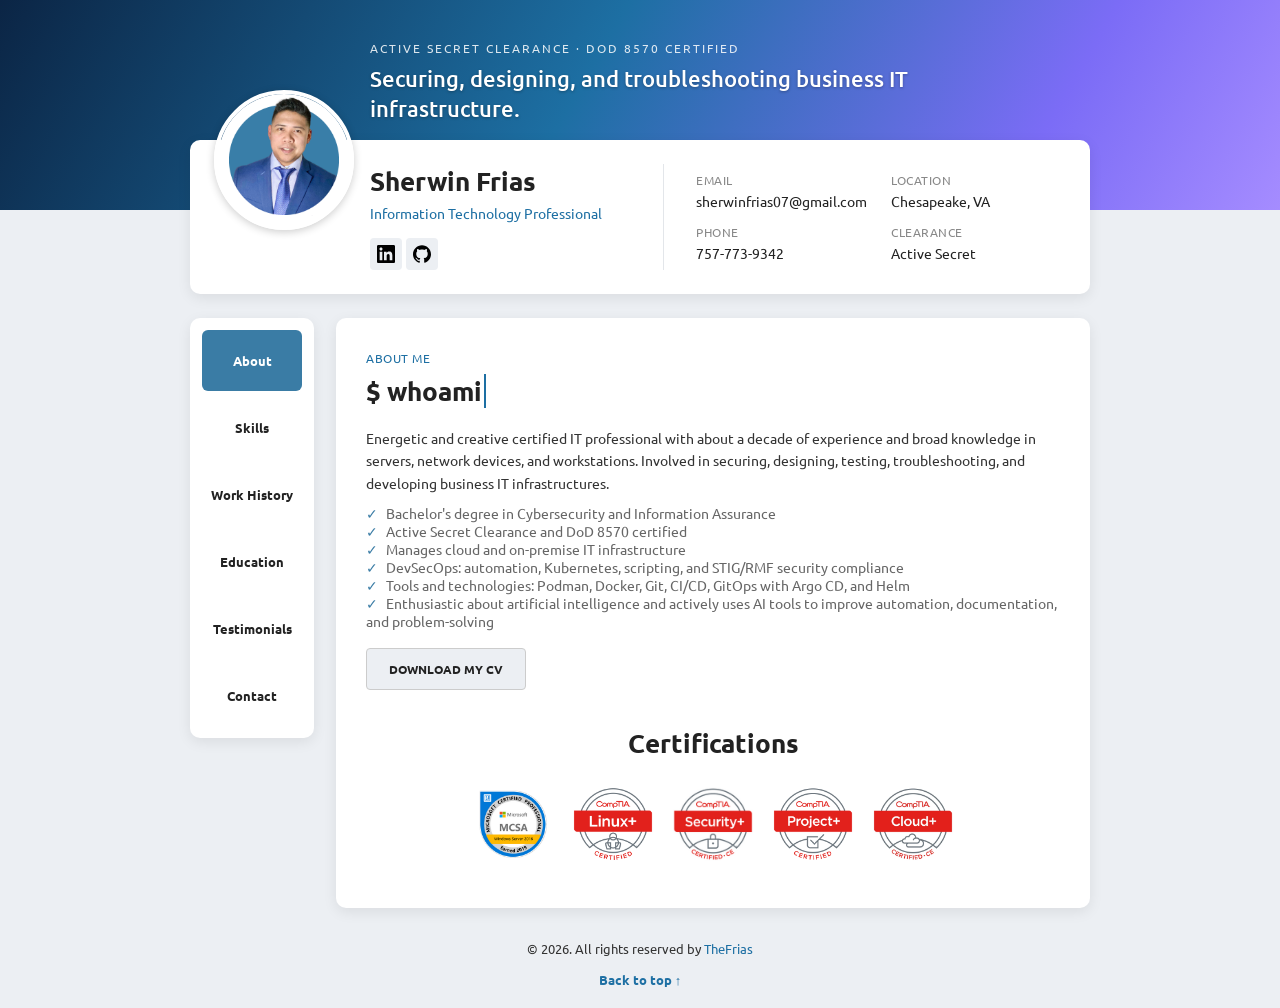
==== index.html @ e3624ada "initial commit" ====
<!DOCTYPE html>
<html lang="en">
<head>
  <meta charset="UTF-8">
  <meta name="viewport" content="width=device-width, initial-scale=1.0">
  <title>Sherwin Frias - Information Technology Professional</title>
  <link rel="stylesheet" href="styles.css">
</head>
<body id="top">

  <!--
    EDITING GUIDE
    Replace the sample text inside the labeled sections below with your own information.
    To add another list entry, copy one complete item and edit its text.
    Keep the section IDs and matching tab data-target values unchanged.
  -->

  <!-- EDIT: Change the banner colors in the .banner rule in the style block above. Change the hero text below to edit the intro line. -->
  <div class="banner">
    <div class="container hero-text">
      <p class="hero-kicker">Active Secret Clearance &middot; DoD 8570 certified</p>
      <p class="hero-line">Securing, designing, and troubleshooting business IT infrastructure.</p>
    </div>
  </div>

  <!-- EDIT: Profile photo, name, job title, social link, and contact details. -->
  <div class="container profile-wrap">
    <div class="profile-card">
      <div class="avatar">
        <!-- Your profile photo is images/profile.png. To change it, replace the file or the src below. -->
  <img src="images/profile.png" alt="Sherwin Frias">
      </div>

      <div class="identity">
  <h1>Sherwin Frias</h1>
  <p class="title">Information Technology Professional</p>
        <!-- EDIT: Replace the URL with your LinkedIn profile address. -->
  <a class="social" href="https://www.linkedin.com/in/sherwinf07" target="_blank" rel="noopener" aria-label="LinkedIn"><img src="images/linkedin.svg" alt="" width="18" height="18"></a>
  <a class="social" href="https://github.com/sherwinf07" target="_blank" rel="noopener" aria-label="GitHub"><img src="images/github.svg" alt="" width="18" height="18"></a>
      </div>

      <div class="details">
        <div>
          <div class="label">Email</div>
    <div class="value">sherwinfrias07@gmail.com</div>
        </div>
        <div>
          <div class="label">Location</div>
    <div class="value">Chesapeake, VA</div>
        </div>
        <div>
          <div class="label">Phone</div>
    <div class="value">757-773-9342</div>
        </div>
        <div>
          <div class="label">Clearance</div>
    <div class="value">Active Secret</div>
        </div>
      </div>
    </div>
  </div>

  <div class="container main">
    <!-- EDIT: Change the visible tab names only. Keep data-target matched to each section ID.
         TO ADD A NEW SECTION:
         1. Add a button here: <button class="tab" data-target="my-section">My Section</button>
         2. Copy one whole <section class="section" id="..."> block below (for example, the "skills" block).
         3. Change its id to exactly match data-target (my-section), then replace the text inside.
         The tabs and sections are matched by these names, so a mismatch means the tab won't open anything. -->
    <nav class="sidebar">
      <button class="tab active" data-target="about">About</button>
      <button class="tab" data-target="skills">Skills</button>
      <button class="tab" data-target="work">Work History</button>
      <button class="tab" data-target="education">Education</button>
      <button class="tab" data-target="testimonials">Testimonials</button>
      <button class="tab" data-target="contact">Contact</button>
    </nav>

    <main class="content">

      <!-- EDIT: About text, checklist items, CV link, and certification labels. -->
      <section class="section active" id="about">
        <div class="eyebrow">About Me</div>
        <h2 class="typewriter">$ whoami</h2>
        <p>
          Energetic and creative certified IT professional with about a decade of experience and broad knowledge
          in servers, network devices, and workstations. Involved in securing, designing, testing, troubleshooting, and developing
          business IT infrastructures.
        </p>
        <ul class="checklist">
          <li>Bachelor's degree in Cybersecurity and Information Assurance</li>
          <li>Active Secret Clearance and DoD 8570 certified</li>
          <li>Manages cloud and on-premise IT infrastructure</li>
          <li>DevSecOps: automation, Kubernetes, scripting, and STIG/RMF security compliance</li>
          <li>Tools and technologies: Podman, Docker, Git, CI/CD, GitOps with Argo CD, and Helm</li>
          <li>Enthusiastic about artificial intelligence and actively uses AI tools to improve automation, documentation, and problem-solving</li>
        </ul>
        <!-- Put your CV PDF beside index.html and change cv.pdf if its filename is different. -->
        <a class="btn" href="cv.pdf" download>Download My CV</a>

        <div class="collections">
          <h3>Certifications</h3>
          <div class="cert-row">
            <img class="cert cert-inset" src="images/cert-mcsa.png" alt="Microsoft Certified Solutions Associate (MCSA)">
            <img class="cert" src="images/cert-linux.png" alt="CompTIA Linux+">
            <img class="cert" src="images/cert-security.png" alt="CompTIA Security+">
            <img class="cert" src="images/cert-project.png" alt="CompTIA Project+">
            <img class="cert" src="images/cert-cloud.webp" alt="CompTIA Cloud+">
          </div>
        </div>
      </section>

      <!-- EDIT: Change each skill name and percentage. The number in --p (0 to 100) sets the ring fill, and the text inside the ring should match it. -->
      <section class="section" id="skills">
        <div class="eyebrow">Skills</div>
        <h2>Technical Skills</h2>
        <div class="ring-grid">
          <div class="ring-item"><div class="ring" style="--p: 85"><span>85%</span></div><div class="ring-label">Security</div></div>
          <div class="ring-item"><div class="ring" style="--p: 85"><span>85%</span></div><div class="ring-label">Cloud</div></div>
          <div class="ring-item"><div class="ring" style="--p: 95"><span>95%</span></div><div class="ring-label">Networking</div></div>
          <div class="ring-item"><div class="ring" style="--p: 99"><span>99%</span></div><div class="ring-label">Active Directory</div></div>
          <div class="ring-item"><div class="ring" style="--p: 80"><span>80%</span></div><div class="ring-label">SharePoint</div></div>
          <div class="ring-item"><div class="ring" style="--p: 95"><span>95%</span></div><div class="ring-label">XMPP</div></div>
          <div class="ring-item"><div class="ring" style="--p: 90"><span>90%</span></div><div class="ring-label">PKI</div></div>
          <div class="ring-item"><div class="ring" style="--p: 75"><span>75%</span></div><div class="ring-label">Exchange Server</div></div>
          <div class="ring-item"><div class="ring" style="--p: 85"><span>85%</span></div><div class="ring-label">Virtualization</div></div>
          <div class="ring-item"><div class="ring" style="--p: 85"><span>85%</span></div><div class="ring-label">Federation</div></div>
          <div class="ring-item"><div class="ring" style="--p: 95"><span>95%</span></div><div class="ring-label">Troubleshooting</div></div>
          <div class="ring-item"><div class="ring" style="--p: 85"><span>85%</span></div><div class="ring-label">Scripting</div></div>
          <div class="ring-item"><div class="ring" style="--p: 99"><span>99%</span></div><div class="ring-label">Group Policy</div></div>
          <div class="ring-item"><div class="ring" style="--p: 75"><span>75%</span></div><div class="ring-label">Database</div></div>
          <div class="ring-item"><div class="ring" style="--p: 99"><span>99%</span></div><div class="ring-label">Windows Server</div></div>
          <div class="ring-item"><div class="ring" style="--p: 95"><span>95%</span></div><div class="ring-label">Linux</div></div>
          <div class="ring-item"><div class="ring" style="--p: 85"><span>85%</span></div><div class="ring-label">Kubernetes</div></div>
          <div class="ring-item"><div class="ring" style="--p: 90"><span>90%</span></div><div class="ring-label">Ansible Automation</div></div>
        </div>
      </section>

      <!-- EDIT: Replace each sample job with your role, company, dates, and a short description.
           To add a job, copy one complete <div class="item">...</div> block. -->
      <section class="section" id="work">
        <div class="eyebrow">Work History</div>
        <h2>Experience</h2>
        <div class="item current">
          <h4>Systems Engineer</h4>
          <div class="meta">GDIT &amp; Booz Allen Hamilton &middot; 07/2021 - Present &middot; Suffolk, VA</div>
          <ul class="job-bullets">
            <li>Provide technical support and expert advice for the Joint Staff and their multi-national mission partners.</li>
            <li>Architected and deployed Kubernetes to support the organization's container platform.</li>
            <li>Led the adoption of CI/CD practices to automate and accelerate software delivery across the organization.</li>
            <li>Introduced Infrastructure as Code (IaC) to the organization for provisioning, managing, and hardening infrastructure.</li>
            <li>Implemented DISA Security Technical Implementation Guide (STIG) requirements and maintained systems in accordance with the Risk Management Framework (RMF).</li>
            <li>Implemented and managed Windows-based Public Key Infrastructure (PKI) in a DoD environment, including certificate request generation and certificate installation.</li>
            <li>Developed and maintained ESXi clusters, mail exchange, SQL database, SharePoint, XMPP, domain controller, security appliance, and federation server environments.</li>
            <li>Developed, refined, and documented system administrator standard operating procedures (SOPs).</li>
          </ul>
        </div>
        <div class="item">
          <h4>Maritime Operations Center Technician</h4>
          <div class="meta">Peraton &amp; Apex Systems &middot; 06/2019 - 07/2021 &middot; Norfolk, VA</div>
          <ul class="job-bullets">
            <li>Delivered technical support to US Navy and Marine Corps users, including VIP customers.</li>
            <li>Performed repairs, upgrades, patching, and full system configuration.</li>
            <li>Responded promptly to high-priority trouble tickets while meeting service level agreement (SLA) targets.</li>
            <li>Developed PowerShell scripts to resolve end-user issues and automate routine tasks, improving productivity.</li>
            <li>Diagnosed hardware and software issues, identifying root causes to achieve complete problem resolution.</li>
            <li>Collaborated with the team in meetings to shape and improve the strategy for delivering exceptional customer service.</li>
          </ul>
        </div>
        <div class="item">
          <h4>Information Technology Specialist</h4>
          <div class="meta">TegraGlobal &middot; 06/2017 - 06/2019 &middot; Norfolk, VA</div>
          <ul class="job-bullets">
            <li>Monitored, upgraded, and maintained highly available servers and business applications, including Domain Controllers, Hyper-V, file and print servers, DNS, DHCP, PBX, VPN, and web servers.</li>
            <li>Partnered with the team to design IT infrastructure and deliver solutions for the company.</li>
            <li>Configured and managed network devices and security appliances.</li>
            <li>Provided on-site and remote support to end users, including managers and C-level executives.</li>
            <li>Managed user permissions, distribution lists, and security groups in Active Directory and Microsoft Office 365.</li>
          </ul>
        </div>
      </section>

      <!-- EDIT: Replace each sample school/certification below. Copy a complete item to add another.
           For a school logo, change the image path; keep the image in the images folder. -->
      <section class="section" id="education">
        <h2 class="edu-title">Education</h2>
        <div class="edu-grid">
          <div>
            <div class="edu-years">2020</div>
            <img class="edu-logo" src="images/wgu-logo.jpg" alt="Western Governors University logo">
            <div class="edu-school">Western Governors University</div>
            <div class="edu-degree">Bachelor of Science: Cybersecurity and Information Assurance</div>
          </div>
          <div>
            <div class="edu-years">2012 - 2017</div>
            <img class="edu-logo" src="images/tcc-logo.png" alt="Tidewater Community College logo">
            <div class="edu-school">Tidewater Community College</div>
            <div class="edu-degree">Associate of Applied Science: Information System Technology (Magna Cum Laude)</div>
          </div>
        </div>

        <h2 class="cert-title">Certifications</h2>
        <ul class="cert-list">
          <li>
            <div class="cert-name">Microsoft Certified Solutions Associate (MCSA) Windows Server 2016</div>
            <div class="cert-meta">Microsoft (11/2019)</div>
          </li>
          <li>
            <div class="cert-name">CompTIA Linux+</div>
            <div class="cert-meta">CompTIA</div>
          </li>
          <li>
            <div class="cert-name">CompTIA Security+</div>
            <div class="cert-meta">CompTIA</div>
          </li>
          <li>
            <div class="cert-name">CompTIA Project+</div>
            <div class="cert-meta">CompTIA (07/2020)</div>
          </li>
          <li>
            <div class="cert-name">CompTIA Cloud+</div>
            <div class="cert-meta">CompTIA</div>
          </li>
        </ul>
      </section>

      <!-- EDIT: Add or change testimonials. Copy one <blockquote> block to add another. -->
      <section class="section" id="testimonials">
        <div class="eyebrow">Testimonials</div>
        <h2>What People Say</h2>
        <blockquote class="quote">
          “Even though this is only a six-month reporting period, Sherwin has quickly grasped the many technical facets associated with managing and maintain nine networks supporting Joint and Multi-national partners and is the lead administrator for two of the nine networks.  He has met every dynamic challenge with professionalism, dedication, and expertise.  He has excellent customer interaction skills and quickly resolves issues as they come up.  I value his technical experience and knowledge and rely on his advice when addressing the many challenges associated with this contract.  He has my complete trust.  As our team moves forward into new technical domains associated with systems architecture/engineering and cloud technology, I will rely on Sherwin to continue expanding his professional knowledge and provide expert advice and leadership to the team and the customer as we move forward.”
          <cite>&mdash; Timothy Kalvoda, Project Manager and Engineering team lead at GDIT</cite>
        </blockquote>
        <blockquote class="quote">
          “I enjoyed my time working with Sherwin and came to know him as an invaluable asset to any team. He is intelligent, highly-skilled and his work ethic is unparcelled. Beyond that, he is an impressive facilitator who is always a bridge between IT professionals and other business units. His ability to learn new technologies is impressive &amp; his professional curiosity is insatiable. Along with his undeniable talent, Sherwin has always been an absolute joy to work with. He is a true team player, and never shrinks from a challenge. Without a doubt, I confidently recommend Sherwin to join your team. As a dedicated and knowledgeable professional, I know that he will be a beneficial addition to any organization.”
          <cite>&mdash; Joseph Jones, Project manager at tegraglobal</cite>
        </blockquote>

        <h2 class="cert-title">Awards</h2>
        <div class="awards-grid">
          <div>
            <div class="cert-name">The Hero Award</div>
            <div class="award-org">General Dynamics Information Technology</div>
            <div class="cert-meta">Year: 2021</div>
          </div>
          <div>
            <div class="cert-name">Magna Cum Laude</div>
            <div class="award-org">Tidewater Community College</div>
            <div class="cert-meta">Year: 2017</div>
          </div>
        </div>
      </section>

      <!-- EDIT: Update your contact details and social link. The message form needs a Formspree account. -->
      <section class="section" id="contact">
        <div class="contact-grid">
          <div class="contact-info">
            <h2>Sherwin Frias</h2>
            <p class="contact-role">Information Technology Professional</p>
            <p class="contact-intro">
              I'm looking forward to hearing from you! I'm here to help and answer any questions you have.
              Please leave a message, and I'll get back to you as soon as possible.
            </p>
            <a class="social" href="https://www.linkedin.com/in/sherwinf07" target="_blank" rel="noopener" aria-label="LinkedIn"><img src="images/linkedin.svg" alt="" width="18" height="18"></a>
            <a class="social" href="https://github.com/sherwinf07" target="_blank" rel="noopener" aria-label="GitHub"><img src="images/github.svg" alt="" width="18" height="18"></a>
          </div>

          <!-- Form submissions go to Formspree. The recipient email is set in the Formspree dashboard. -->
          <form class="contact-form" id="contact-form" action="https://formspree.io/f/xbgoprpg" method="POST">
            <div class="form-row">
              <input type="text" name="first_name" placeholder="First Name" required>
              <input type="text" name="last_name" placeholder="Last Name" required>
            </div>
            <input type="email" name="email" placeholder="Email Address" required>
            <input type="tel" name="phone" placeholder="Phone Number">
            <textarea name="message" placeholder="Your Message" required></textarea>
            <button type="submit" class="btn submit-btn">Submit</button>
            <p class="form-status" id="form-status" role="status"></p>
          </form>
        </div>
      </section>

    </main>
  </div>

  <!-- EDIT: Replace the year and footer link. -->
  <footer>
    <p style="margin-top:8px;">&copy; 2026. All rights reserved by <a href="#">TheFrias</a></p>
    <p class="footer-top"><a href="#top">Back to top &uarr;</a></p>
  </footer>

  <script>
    const tabs = document.querySelectorAll('.tab');
    const sections = document.querySelectorAll('.section');

    tabs.forEach(tab => {
      tab.addEventListener('click', () => {
        tabs.forEach(t => t.classList.remove('active'));
        sections.forEach(s => s.classList.remove('active'));
        tab.classList.add('active');
        document.getElementById(tab.dataset.target).classList.add('active');
      });
    });

    const contactForm = document.getElementById('contact-form');
    const formStatus = document.getElementById('form-status');

    contactForm.addEventListener('submit', async (event) => {
      event.preventDefault();
      formStatus.textContent = 'Sending...';
      try {
        const response = await fetch(contactForm.action, {
          method: 'POST',
          body: new FormData(contactForm),
          headers: { Accept: 'application/json' }
        });
        if (!response.ok) throw new Error('Request failed');
        contactForm.reset();
        formStatus.textContent = 'Thanks! Your message was sent.';
      } catch (error) {
        formStatus.textContent = 'Sorry, something went wrong. Please try again.';
      }
    });
  </script>
</body>
</html>
---- styles.css ----
@font-face { font-family: "Ubuntu"; src: url("fonts/Ubuntu-Regular.ttf") format("truetype"); font-weight: 400; font-style: normal; }
@font-face { font-family: "Ubuntu"; src: url("fonts/Ubuntu-Medium.ttf") format("truetype"); font-weight: 500; font-style: normal; }
@font-face { font-family: "Ubuntu"; src: url("fonts/Ubuntu-Bold.ttf") format("truetype"); font-weight: 700; font-style: normal; }
* { box-sizing: border-box; margin: 0; padding: 0; }

body {
  font-family: "Ubuntu", "Segoe UI", Arial, sans-serif;
  background: #eceff3;
  color: #222;
  min-height: 100vh;
  display: flex;
  flex-direction: column;
}

.banner {
  height: 210px;
  background: linear-gradient(120deg, #0b2545 0%, #1d6fa3 45%, #7b6cf6 80%, #a58cff 100%);
}

.hero-text { padding: 40px 0 0 180px; color: #fff; }
.hero-kicker { font-size: 12px; text-transform: uppercase; letter-spacing: 2px; opacity: 0.85; }
.hero-line { font-size: 22px; font-weight: 500; line-height: 1.35; max-width: 560px; margin-top: 8px; text-shadow: 0 1px 3px rgba(0,0,0,0.3); }

.container {
  width: 90%;
  max-width: 900px;
  margin: 0 auto;
}

/* Profile card */
.profile-wrap {
  position: relative;
  margin-top: -120px;
}

.profile-card {
  background: #fff;
  border-radius: 10px;
  margin-top: 50px;
  padding: 24px 28px 24px 180px;
  display: flex;
  gap: 40px;
  box-shadow: 0 4px 14px rgba(0,0,0,0.08);
  position: relative;
}

.avatar {
  position: absolute;
  left: 24px;
  top: -50px;
  width: 140px;
  height: 140px;
  border-radius: 50%;
  border: 4px solid #fff;
  box-shadow: 0 2px 8px rgba(0,0,0,0.2);
  overflow: hidden;
}

.avatar img {
  width: 100%;
  height: 100%;
  object-fit: cover;
  display: block;
}

.avatar-placeholder {
  width: 100%;
  height: 100%;
  display: flex;
  align-items: center;
  justify-content: center;
  background: #3a7ca5;
  color: #fff;
  font-size: 40px;
  font-weight: bold;
}

.identity { flex: 1; }
.identity h1 { font-size: 26px; font-weight: 700; }
.identity .title { color: #1d6fa3; font-size: 14px; margin-top: 6px; }

.social {
  margin-top: 16px;
  display: inline-flex;
  width: 32px;
  height: 32px;
  align-items: center;
  justify-content: center;
  background: #eceff3;
  border-radius: 4px;
  color: #3a7ca5;
  text-decoration: none;
  font-weight: bold;
  font-size: 13px;
}

.social { transition: transform 0.2s, background 0.2s; }
.social:hover { transform: translateY(-2px); background: #dfe7ef; }

.details {
  border-left: 1px solid #e3e6ea;
  padding-left: 32px;
  display: grid;
  grid-template-columns: 1fr 1fr;
  gap: 14px 24px;
  font-size: 14px;
  align-content: center;
}

.details .label {
  font-size: 12px;
  color: #888;
  text-transform: uppercase;
  letter-spacing: 0.5px;
}

.details .value { margin-top: 4px; }

/* Main layout */
.main {
  display: flex;
  gap: 22px;
  margin-top: 24px;
  align-items: flex-start;
}

.sidebar {
  background: #fff;
  border-radius: 10px;
  width: 124px;
  padding: 12px;
  display: flex;
  flex-direction: column;
  gap: 6px;
  flex-shrink: 0;
  box-shadow: 0 4px 14px rgba(0,0,0,0.08);
}

.tab {
  border: none;
  background: none;
  font: inherit;
  font-size: 13px;
  font-weight: 600;
  color: #222;
  padding: 22px 8px;
  border-radius: 6px;
  cursor: pointer;
  text-align: center;
}

.tab:hover { background: #f3f5f8; }
.tab.active { background: #3a7ca5; color: #fff; }

.content {
  flex: 1;
  background: #fff;
  border-radius: 10px;
  padding: 32px 30px;
  min-height: 420px;
  box-shadow: 0 4px 14px rgba(0,0,0,0.08);
}

.section { display: none; }
.section.active { display: block; }

.eyebrow {
  font-size: 12px;
  color: #1d6fa3;
  text-transform: uppercase;
  letter-spacing: 0.5px;
}

.content h2 {
  font-size: 26px;
  font-weight: 700;
  margin: 8px 0 16px;
}

.content p { font-size: 14px; line-height: 1.6; color: #333; }

.typewriter {
  display: inline-block;
  overflow: hidden;
  white-space: nowrap;
  width: 0;
  border-right: 2px solid #1d6fa3;
  animation: typing 1.2s steps(8) 0.3s forwards, caret-blink 0.8s step-end infinite;
}
@keyframes typing { to { width: 8ch; } }
@keyframes caret-blink { 50% { border-color: transparent; } }

.checklist {
  list-style: none;
  margin-top: 10px;
  font-size: 14px;
  color: #666;
}

.checklist li::before {
  content: "\2713";
  margin-right: 8px;
  color: #3a7ca5;
}

.btn {
  display: inline-block;
  margin-top: 18px;
  padding: 12px 22px;
  border: 1px solid #ccc;
  border-radius: 4px;
  background: #eceff3;
  color: #222;
  font-size: 12px;
  font-weight: 700;
  text-transform: uppercase;
  text-decoration: none;
  cursor: pointer;
}

.btn { transition: transform 0.2s, background 0.2s, color 0.2s; }
.btn:hover { transform: translateY(-2px); background: #1d6fa3; border-color: #1d6fa3; color: #fff; }

img.cert { transition: transform 0.2s; }
img.cert:hover { transform: translateY(-3px) scale(1.05); }

.collections { text-align: center; margin-top: 36px; }
.collections h3 { font-size: 26px; font-weight: 700; margin-bottom: 16px; }

.cert-row {
  display: flex;
  justify-content: center;
  gap: 12px;
  overflow-x: auto;
  scroll-snap-type: x mandatory;
  padding: 4px 2px 8px;
}

.cert {
  width: 88px;
  height: 88px;
  border-radius: 6px;
  display: flex;
  align-items: center;
  justify-content: center;
  color: #fff;
  font-size: 11px;
  font-weight: 700;
  text-align: center;
  padding: 6px;
  box-shadow: 0 1px 3px rgba(0,0,0,0.15);
}

img.cert { background: none; object-fit: contain; padding: 0; box-shadow: none; scroll-snap-align: start; flex: 0 0 88px; }
img.cert.cert-inset { padding: 10px; box-sizing: border-box; }

.cert-row img.cert { animation: cert-rise 0.6s ease-out backwards; }
.cert-row img.cert:nth-child(1) { animation-delay: 0.1s; }
.cert-row img.cert:nth-child(2) { animation-delay: 0.25s; }
.cert-row img.cert:nth-child(3) { animation-delay: 0.4s; }
.cert-row img.cert:nth-child(4) { animation-delay: 0.55s; }
.cert-row img.cert:nth-child(5) { animation-delay: 0.7s; }
@keyframes cert-rise {
  from { opacity: 0; transform: translateY(18px) scale(0.9); }
  to { opacity: 1; transform: none; }
}

/* Simple list items for skills / history / education */
.item {
  border-bottom: 1px solid #eceff3;
  padding: 14px 0;
}
.item:last-child { border-bottom: none; }
.item h4 { font-size: 16px; margin: 0; }
.item .meta { font-size: 13px; color: #1d6fa3; margin-top: 4px; }
.item p { font-size: 14px; margin-top: 6px; }
.job-bullets { font-size: 14px; line-height: 1.5; margin: 8px 0 0 18px; padding: 0; list-style: disc; }
.job-bullets li { margin-bottom: 4px; }

/* Work history timeline */
#work .item { position: relative; border-bottom: none; border-left: 2px solid #c9dbe8; margin-left: 6px; padding: 0 0 24px 26px; }
#work .item:last-child { padding-bottom: 0; }
#work .item::before { content: ""; position: absolute; left: -7px; top: 4px; width: 12px; height: 12px; border-radius: 50%; background: #1d6fa3; box-shadow: 0 0 0 4px #e6f0f7; }
#work .item.current::before { animation: marker-pulse 1.6s ease-out infinite; }
@keyframes marker-pulse {
  0% { box-shadow: 0 0 0 0 rgba(29, 111, 163, 0.5); }
  70%, 100% { box-shadow: 0 0 0 10px rgba(29, 111, 163, 0); }
}
@media (prefers-reduced-motion: reduce) {
  #work .item.current::before { animation: none; }
  .cert-row img.cert { animation: none; }
  .edu-logo { transition: none; }
  #testimonials .quote { animation: none; }
  .typewriter { width: 8ch; border-right-color: transparent; animation: none; }
}

.edu-title { text-align: center; font-size: 26px; font-weight: 700; margin: 8px 0 16px; }
.edu-grid { display: grid; grid-template-columns: 1fr 1fr; gap: 24px; }
.edu-years { text-align: right; font-size: 12px; color: #1d6fa3; letter-spacing: 1px; }
.edu-logo { width: 200px; height: 72px; max-width: 100%; object-fit: contain; object-position: left center; display: block; margin: 4px 0 10px; transition: transform 0.25s ease, filter 0.25s ease; }
.edu-logo:hover { transform: translateY(-4px); filter: drop-shadow(0 6px 8px rgba(0,0,0,0.15)); }
.edu-school { font-size: 16px; font-weight: 700; line-height: 1.2; }
.edu-degree { font-size: 12px; font-weight: 700; margin-top: 8px; line-height: 1.3; }

.content h2.cert-title { text-align: center; font-size: 26px; font-weight: 700; margin: 36px 0 16px; }
.cert-list { list-style: none; max-width: 520px; margin: 0 auto; }
.cert-list li { margin-bottom: 18px; }
.cert-name { display: flex; align-items: center; gap: 10px; font-size: 16px; font-weight: 700; }
.cert-name::after { content: ""; flex: 1; height: 1px; background: #222; }
.cert-meta { font-size: 12px; color: #777; text-transform: uppercase; margin-top: 3px; }
.awards-grid { display: grid; grid-template-columns: 1fr 1fr; gap: 24px; max-width: 560px; margin: 0 auto 8px; }
.awards-grid .cert-name { margin-bottom: 6px; }
.award-org { font-size: 12px; color: #1d6fa3; text-transform: uppercase; margin-top: 4px; }

@media (max-width: 720px) {
  .edu-grid { grid-template-columns: 1fr; }
}

.ring-grid { display: grid; grid-template-columns: repeat(auto-fit, minmax(120px, 1fr)); gap: 22px 16px; margin: 18px 0 26px; padding: 24px 16px; text-align: center; background: #f7f9fb; border: 1px solid #e3e6ea; border-radius: 10px; }
@property --fill { syntax: "<number>"; inherits: false; initial-value: 0; }
.ring { position: relative; width: 104px; height: 104px; margin: 0 auto; border-radius: 50%; --fill: var(--p); background: conic-gradient(#1d6fa3 calc(var(--fill) * 1%), #dfe6ee 0); animation: ring-fill 1.2s ease-out both; }
@keyframes ring-fill { from { --fill: 0; } to { --fill: var(--p); } }
@media (prefers-reduced-motion: reduce) {
  .ring { animation: none; }
}
.ring span { position: absolute; inset: 12px; background: #fff; border-radius: 50%; display: flex; align-items: center; justify-content: center; font-size: 16px; font-weight: 700; color: #1d6fa3; }
.ring-label { font-size: 12px; font-weight: 700; text-transform: uppercase; margin-top: 8px; }

.quote {
  border-left: 3px solid #3a7ca5;
  padding: 10px 16px;
  margin-bottom: 18px;
  font-size: 14px;
  line-height: 1.6;
  color: #444;
}
.quote cite { display: block; margin-top: 10px; font-style: normal; color: #1d6fa3; font-size: 12px; }
#testimonials .quote { animation: quote-rise 0.7s ease-out backwards; }
#testimonials .quote:nth-of-type(2) { animation-delay: 0.25s; }
@keyframes quote-rise {
  from { opacity: 0; transform: translateY(14px); }
  to { opacity: 1; transform: none; }
}

.contact-line { margin-top: 10px; font-size: 14px; }
.contact-line a { color: #1d6fa3; text-decoration: none; }

.contact-grid { display: grid; grid-template-columns: 1fr 1fr; gap: 32px; padding: 8px 10px 16px; align-items: center; }
.contact-info h2 { font-size: 26px; font-weight: 700; }
.contact-role { font-size: 12px; color: #1d6fa3; text-transform: uppercase; margin-top: 4px; }
.contact-intro { font-size: 14px; line-height: 1.6; margin: 16px 0; }
.contact-form { display: flex; flex-direction: column; gap: 10px; }
.form-row { display: grid; grid-template-columns: 1fr 1fr; gap: 10px; }
.contact-form input, .contact-form textarea {
  font: inherit;
  font-size: 13px;
  padding: 10px;
  border: 1px solid #e3e6ea;
  border-radius: 3px;
  width: 100%;
}
.contact-form textarea { height: 110px; resize: vertical; }
.submit-btn {
  align-self: flex-start;
  margin-top: 6px;
  text-transform: none;
  font-size: 13px;
  font-weight: 400;
  padding: 10px 26px;
  cursor: pointer;
}
.form-status { font-size: 12px; color: #1d6fa3; min-height: 16px; }

@media (max-width: 720px) {
  .contact-grid { grid-template-columns: 1fr; }
}

/* Footer */
footer {
  margin-top: auto;
  text-align: center;
  padding: 24px 0 20px;
  font-size: 13px;
  color: #333;
}

.logo-badge {
  width: 64px;
  height: 64px;
  margin: 0 auto 8px;
  border-radius: 50%;
  background: #3a7ca5;
  color: #fff;
  display: flex;
  align-items: center;
  justify-content: center;
  font-weight: 700;
  font-size: 22px;
}



footer a { color: #1d6fa3; text-decoration: none; }
.footer-top { margin-top: 14px; }
.footer-top a { font-weight: 700; }

@media (max-width: 720px) {
  .profile-card { flex-direction: column; padding: 90px 20px 20px; }
  .avatar { left: 50%; transform: translateX(-50%); }
  .details { border-left: none; padding-left: 0; grid-template-columns: 1fr; }
  .identity { text-align: center; }
  .hero-text { padding-left: 0; padding-top: 18px; text-align: center; }
  .hero-line { font-size: 18px; margin-left: auto; margin-right: auto; }
  .main { flex-direction: column; }
  .sidebar { width: 100%; flex-direction: row; flex-wrap: wrap; }
  .tab { flex: 1 1 30%; padding: 12px 6px; }
}
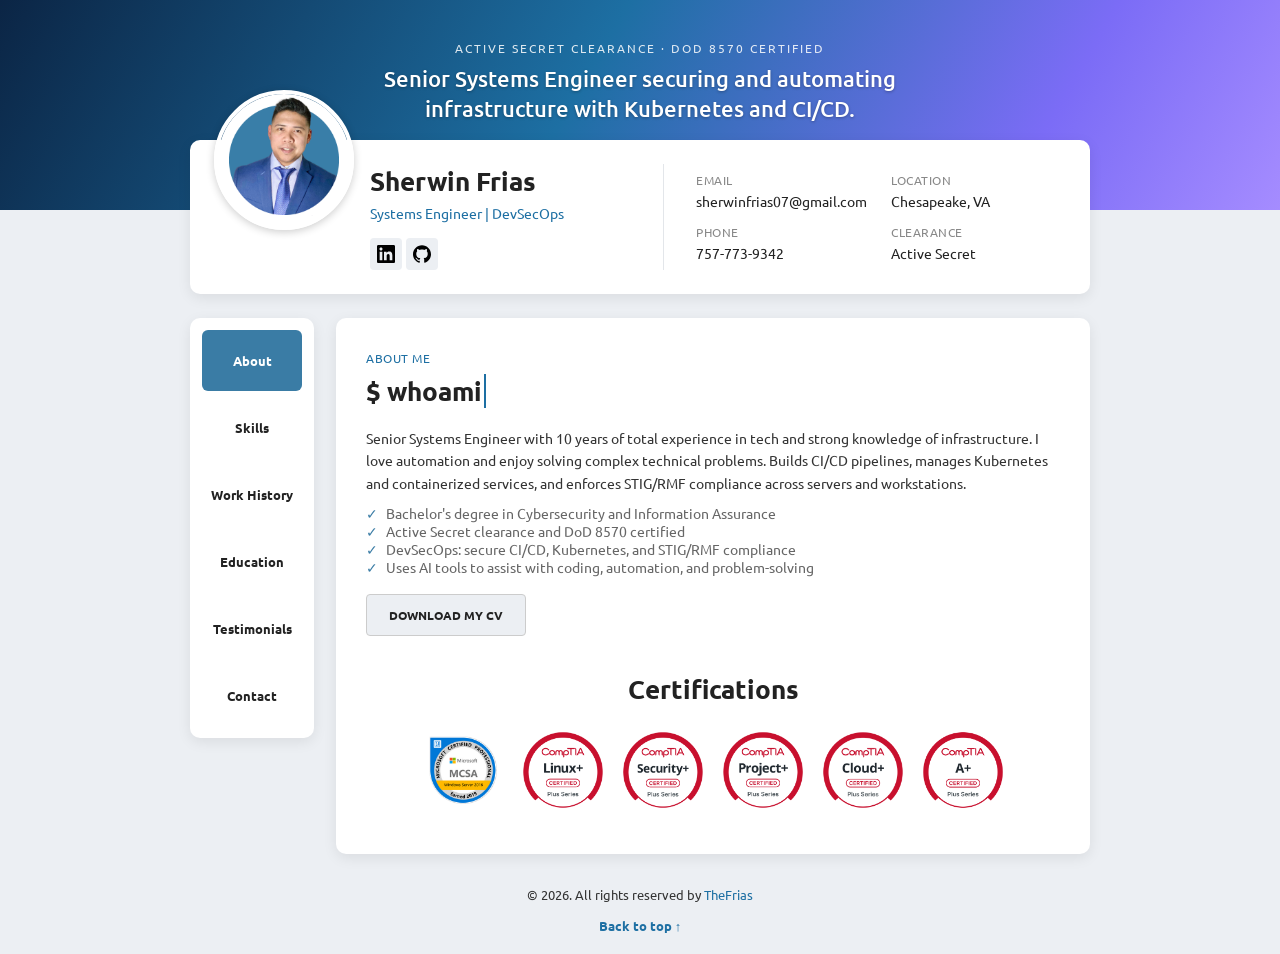
==== commit dd6fc3a0: "updated docker configuration and portfolio images." ====
--- a/index.html
+++ b/index.html
@@ -3,7 +3,7 @@
 <head>
   <meta charset="UTF-8">
   <meta name="viewport" content="width=device-width, initial-scale=1.0">
-  <title>Sherwin Frias - Information Technology Professional</title>
+  <title>Sherwin Frias - Senior Systems Engineer</title>
   <link rel="stylesheet" href="styles.css">
 </head>
 <body id="top">
@@ -19,7 +19,7 @@
   <div class="banner">
     <div class="container hero-text">
       <p class="hero-kicker">Active Secret Clearance &middot; DoD 8570 certified</p>
-      <p class="hero-line">Securing, designing, and troubleshooting business IT infrastructure.</p>
+      <p class="hero-line">Senior Systems Engineer securing and automating infrastructure with Kubernetes and CI/CD.</p>
     </div>
   </div>
 
@@ -33,7 +33,7 @@
 
       <div class="identity">
   <h1>Sherwin Frias</h1>
-  <p class="title">Information Technology Professional</p>
+  <p class="title">Systems Engineer | DevSecOps</p>
         <!-- EDIT: Replace the URL with your LinkedIn profile address. -->
   <a class="social" href="https://www.linkedin.com/in/sherwinf07" target="_blank" rel="noopener" aria-label="LinkedIn"><img src="images/linkedin.svg" alt="" width="18" height="18"></a>
   <a class="social" href="https://github.com/sherwinf07" target="_blank" rel="noopener" aria-label="GitHub"><img src="images/github.svg" alt="" width="18" height="18"></a>
@@ -83,17 +83,15 @@
         <div class="eyebrow">About Me</div>
         <h2 class="typewriter">$ whoami</h2>
         <p>
-          Energetic and creative certified IT professional with about a decade of experience and broad knowledge
-          in servers, network devices, and workstations. Involved in securing, designing, testing, troubleshooting, and developing
-          business IT infrastructures.
+          Senior Systems Engineer with 10 years of total experience in tech and strong knowledge of infrastructure. I love
+          automation and enjoy solving complex technical problems. Builds CI/CD pipelines, manages Kubernetes and
+          containerized services, and enforces STIG/RMF compliance across servers and workstations.
         </p>
         <ul class="checklist">
           <li>Bachelor's degree in Cybersecurity and Information Assurance</li>
-          <li>Active Secret Clearance and DoD 8570 certified</li>
-          <li>Manages cloud and on-premise IT infrastructure</li>
-          <li>DevSecOps: automation, Kubernetes, scripting, and STIG/RMF security compliance</li>
-          <li>Tools and technologies: Podman, Docker, Git, CI/CD, GitOps with Argo CD, and Helm</li>
-          <li>Enthusiastic about artificial intelligence and actively uses AI tools to improve automation, documentation, and problem-solving</li>
+          <li>Active Secret clearance and DoD 8570 certified</li>
+          <li>DevSecOps: secure CI/CD, Kubernetes, and STIG/RMF compliance</li>
+          <li>Uses AI tools to assist with coding, automation, and problem-solving</li>
         </ul>
         <!-- Put your CV PDF beside index.html and change cv.pdf if its filename is different. -->
         <a class="btn" href="cv.pdf" download>Download My CV</a>
@@ -105,34 +103,84 @@
             <img class="cert" src="images/cert-linux.png" alt="CompTIA Linux+">
             <img class="cert" src="images/cert-security.png" alt="CompTIA Security+">
             <img class="cert" src="images/cert-project.png" alt="CompTIA Project+">
-            <img class="cert" src="images/cert-cloud.webp" alt="CompTIA Cloud+">
-          </div>
-        </div>
-      </section>
-
-      <!-- EDIT: Change each skill name and percentage. The number in --p (0 to 100) sets the ring fill, and the text inside the ring should match it. -->
+            <img class="cert" src="images/cert-cloud.png" alt="CompTIA Cloud+">
+            <img class="cert" src="images/cert-aplus.png" alt="CompTIA A+">
+          </div>
+        </div>
+      </section>
+
+      <!-- EDIT: Move a skill into another level group to change its level. Expert and Hands-on are my defaults, so adjust them to match your experience. -->
       <section class="section" id="skills">
         <div class="eyebrow">Skills</div>
         <h2>Technical Skills</h2>
-        <div class="ring-grid">
-          <div class="ring-item"><div class="ring" style="--p: 85"><span>85%</span></div><div class="ring-label">Security</div></div>
-          <div class="ring-item"><div class="ring" style="--p: 85"><span>85%</span></div><div class="ring-label">Cloud</div></div>
-          <div class="ring-item"><div class="ring" style="--p: 95"><span>95%</span></div><div class="ring-label">Networking</div></div>
-          <div class="ring-item"><div class="ring" style="--p: 99"><span>99%</span></div><div class="ring-label">Active Directory</div></div>
-          <div class="ring-item"><div class="ring" style="--p: 80"><span>80%</span></div><div class="ring-label">SharePoint</div></div>
-          <div class="ring-item"><div class="ring" style="--p: 95"><span>95%</span></div><div class="ring-label">XMPP</div></div>
-          <div class="ring-item"><div class="ring" style="--p: 90"><span>90%</span></div><div class="ring-label">PKI</div></div>
-          <div class="ring-item"><div class="ring" style="--p: 75"><span>75%</span></div><div class="ring-label">Exchange Server</div></div>
-          <div class="ring-item"><div class="ring" style="--p: 85"><span>85%</span></div><div class="ring-label">Virtualization</div></div>
-          <div class="ring-item"><div class="ring" style="--p: 85"><span>85%</span></div><div class="ring-label">Federation</div></div>
-          <div class="ring-item"><div class="ring" style="--p: 95"><span>95%</span></div><div class="ring-label">Troubleshooting</div></div>
-          <div class="ring-item"><div class="ring" style="--p: 85"><span>85%</span></div><div class="ring-label">Scripting</div></div>
-          <div class="ring-item"><div class="ring" style="--p: 99"><span>99%</span></div><div class="ring-label">Group Policy</div></div>
-          <div class="ring-item"><div class="ring" style="--p: 75"><span>75%</span></div><div class="ring-label">Database</div></div>
-          <div class="ring-item"><div class="ring" style="--p: 99"><span>99%</span></div><div class="ring-label">Windows Server</div></div>
-          <div class="ring-item"><div class="ring" style="--p: 95"><span>95%</span></div><div class="ring-label">Linux</div></div>
-          <div class="ring-item"><div class="ring" style="--p: 85"><span>85%</span></div><div class="ring-label">Kubernetes</div></div>
-          <div class="ring-item"><div class="ring" style="--p: 90"><span>90%</span></div><div class="ring-label">Ansible Automation</div></div>
+        <div class="skill-level expert">
+          <h3>Expert</h3>
+          <ul class="skill-tags">
+            <li>Windows Server and Group Policy</li>
+            <li>Red Hat Enterprise Linux (RHEL)</li>
+            <li>Hypervisor</li>
+            <li>Networking and DNS (BIND9)</li>
+            <li>Public Key Infrastructure (PKI)</li>
+          </ul>
+        </div>
+        <div class="skill-level hands-on">
+          <h3>Hands-on</h3>
+          <ul class="skill-tags">
+            <li>Storage (NAS/SAN)</li>
+            <li>Scripting</li>
+            <li>Cloud (AWS, Azure) and on-prem</li>
+            <li>Active Directory</li>
+            <li>ADFS</li>
+            <li>Networking</li>
+            <li>Firewalls</li>
+            <li>Security appliance</li>
+            <li>Domain controller</li>
+            <li>Mail Exchange</li>
+            <li>SQL database</li>
+            <li>SharePoint</li>
+            <li>XMPP</li>
+            <li>Kubernetes</li>
+            <li>Ansible Automation</li>
+            <li>CI/CD</li>
+            <li>GitOps with Argo CD</li>
+            <li>Helm</li>
+            <li>Docker</li>
+            <li>Podman</li>
+            <li>Keycloak (ICAM)</li>
+            <li>Gitea</li>
+            <li>Data-centric security</li>
+            <li>Harbor</li>
+            <li>Trivy</li>
+            <li>Grype</li>
+            <li>ACAS</li>
+            <li>Azure Active Directory / Entra ID</li>
+            <li>PowerShell</li>
+            <li>Bash scripting</li>
+            <li>Vulnerability scanning</li>
+            <li>STIG / RMF compliance</li>
+            <li>Certificate management</li>
+            <li>Backup and recovery</li>
+            <li>Monitoring</li>
+            <li>Traefik</li>
+            <li>NGINX</li>
+            <li>VPN</li>
+            <li>Cloudflare CDN</li>
+            <li>Synology</li>
+          </ul>
+        </div>
+        <div class="skill-level">
+          <h3>Familiar</h3>
+          <ul class="skill-tags">
+            <li>Istio service mesh</li>
+            <li>Prometheus</li>
+            <li>Grafana</li>
+            <li>Terraform</li>
+            <li>Microsoft 365</li>
+            <li>HTML</li>
+            <li>CSS</li>
+            <li>Python</li>
+            <li>JavaScript</li>
+          </ul>
         </div>
       </section>
 
@@ -151,8 +199,7 @@
             <li>Introduced Infrastructure as Code (IaC) to the organization for provisioning, managing, and hardening infrastructure.</li>
             <li>Implemented DISA Security Technical Implementation Guide (STIG) requirements and maintained systems in accordance with the Risk Management Framework (RMF).</li>
             <li>Implemented and managed Windows-based Public Key Infrastructure (PKI) in a DoD environment, including certificate request generation and certificate installation.</li>
-            <li>Developed and maintained ESXi clusters, mail exchange, SQL database, SharePoint, XMPP, domain controller, security appliance, and federation server environments.</li>
-            <li>Developed, refined, and documented system administrator standard operating procedures (SOPs).</li>
+            <li>Coached and mentored teammates on systems engineering, automation, and security practices.</li>
           </ul>
         </div>
         <div class="item">
@@ -207,19 +254,23 @@
           </li>
           <li>
             <div class="cert-name">CompTIA Linux+</div>
-            <div class="cert-meta">CompTIA</div>
+            <div class="cert-meta">CompTIA (issued 07/2022, expires 07/2028)</div>
           </li>
           <li>
             <div class="cert-name">CompTIA Security+</div>
-            <div class="cert-meta">CompTIA</div>
+            <div class="cert-meta">CompTIA (issued 07/2016, expires 07/2028)</div>
           </li>
           <li>
             <div class="cert-name">CompTIA Project+</div>
-            <div class="cert-meta">CompTIA (07/2020)</div>
+            <div class="cert-meta">CompTIA (issued 07/2020, expires 10/2028)</div>
           </li>
           <li>
             <div class="cert-name">CompTIA Cloud+</div>
-            <div class="cert-meta">CompTIA</div>
+            <div class="cert-meta">CompTIA (issued 07/2025, expires 07/2028)</div>
+          </li>
+          <li>
+            <div class="cert-name">CompTIA A+</div>
+            <div class="cert-meta">CompTIA (issued 01/2016, expires 07/2028)</div>
           </li>
         </ul>
       </section>
--- a/styles.css
+++ b/styles.css
@@ -17,9 +17,9 @@
   background: linear-gradient(120deg, #0b2545 0%, #1d6fa3 45%, #7b6cf6 80%, #a58cff 100%);
 }
 
-.hero-text { padding: 40px 0 0 180px; color: #fff; }
+.hero-text { padding: 40px 0 0 0; color: #fff; text-align: center; }
 .hero-kicker { font-size: 12px; text-transform: uppercase; letter-spacing: 2px; opacity: 0.85; }
-.hero-line { font-size: 22px; font-weight: 500; line-height: 1.35; max-width: 560px; margin-top: 8px; text-shadow: 0 1px 3px rgba(0,0,0,0.3); }
+.hero-line { font-size: 22px; font-weight: 500; line-height: 1.35; max-width: 560px; margin: 8px auto 0; text-shadow: 0 1px 3px rgba(0,0,0,0.3); }
 
 .container {
   width: 90%;
@@ -254,17 +254,6 @@
 img.cert { background: none; object-fit: contain; padding: 0; box-shadow: none; scroll-snap-align: start; flex: 0 0 88px; }
 img.cert.cert-inset { padding: 10px; box-sizing: border-box; }
 
-.cert-row img.cert { animation: cert-rise 0.6s ease-out backwards; }
-.cert-row img.cert:nth-child(1) { animation-delay: 0.1s; }
-.cert-row img.cert:nth-child(2) { animation-delay: 0.25s; }
-.cert-row img.cert:nth-child(3) { animation-delay: 0.4s; }
-.cert-row img.cert:nth-child(4) { animation-delay: 0.55s; }
-.cert-row img.cert:nth-child(5) { animation-delay: 0.7s; }
-@keyframes cert-rise {
-  from { opacity: 0; transform: translateY(18px) scale(0.9); }
-  to { opacity: 1; transform: none; }
-}
-
 /* Simple list items for skills / history / education */
 .item {
   border-bottom: 1px solid #eceff3;
@@ -288,7 +277,6 @@
 }
 @media (prefers-reduced-motion: reduce) {
   #work .item.current::before { animation: none; }
-  .cert-row img.cert { animation: none; }
   .edu-logo { transition: none; }
   #testimonials .quote { animation: none; }
   .typewriter { width: 8ch; border-right-color: transparent; animation: none; }
@@ -316,15 +304,12 @@
   .edu-grid { grid-template-columns: 1fr; }
 }
 
-.ring-grid { display: grid; grid-template-columns: repeat(auto-fit, minmax(120px, 1fr)); gap: 22px 16px; margin: 18px 0 26px; padding: 24px 16px; text-align: center; background: #f7f9fb; border: 1px solid #e3e6ea; border-radius: 10px; }
-@property --fill { syntax: "<number>"; inherits: false; initial-value: 0; }
-.ring { position: relative; width: 104px; height: 104px; margin: 0 auto; border-radius: 50%; --fill: var(--p); background: conic-gradient(#1d6fa3 calc(var(--fill) * 1%), #dfe6ee 0); animation: ring-fill 1.2s ease-out both; }
-@keyframes ring-fill { from { --fill: 0; } to { --fill: var(--p); } }
-@media (prefers-reduced-motion: reduce) {
-  .ring { animation: none; }
-}
-.ring span { position: absolute; inset: 12px; background: #fff; border-radius: 50%; display: flex; align-items: center; justify-content: center; font-size: 16px; font-weight: 700; color: #1d6fa3; }
-.ring-label { font-size: 12px; font-weight: 700; text-transform: uppercase; margin-top: 8px; }
+.skill-level { margin: 18px 0; }
+.skill-level h3 { font-size: 13px; text-transform: uppercase; letter-spacing: 1px; color: #1d6fa3; margin-bottom: 10px; }
+.skill-tags { list-style: none; display: flex; flex-wrap: wrap; gap: 8px; margin: 0; padding: 0; }
+.skill-tags li { font-size: 13px; padding: 6px 12px; border-radius: 999px; background: #f7f9fb; border: 1px solid #d5dde6; color: #333; }
+.skill-level.expert .skill-tags li { background: #1d6fa3; border-color: #1d6fa3; color: #fff; font-weight: 700; }
+.skill-level.hands-on .skill-tags li { background: #e6f0f7; border-color: #b9d3e6; }
 
 .quote {
   border-left: 3px solid #3a7ca5;
